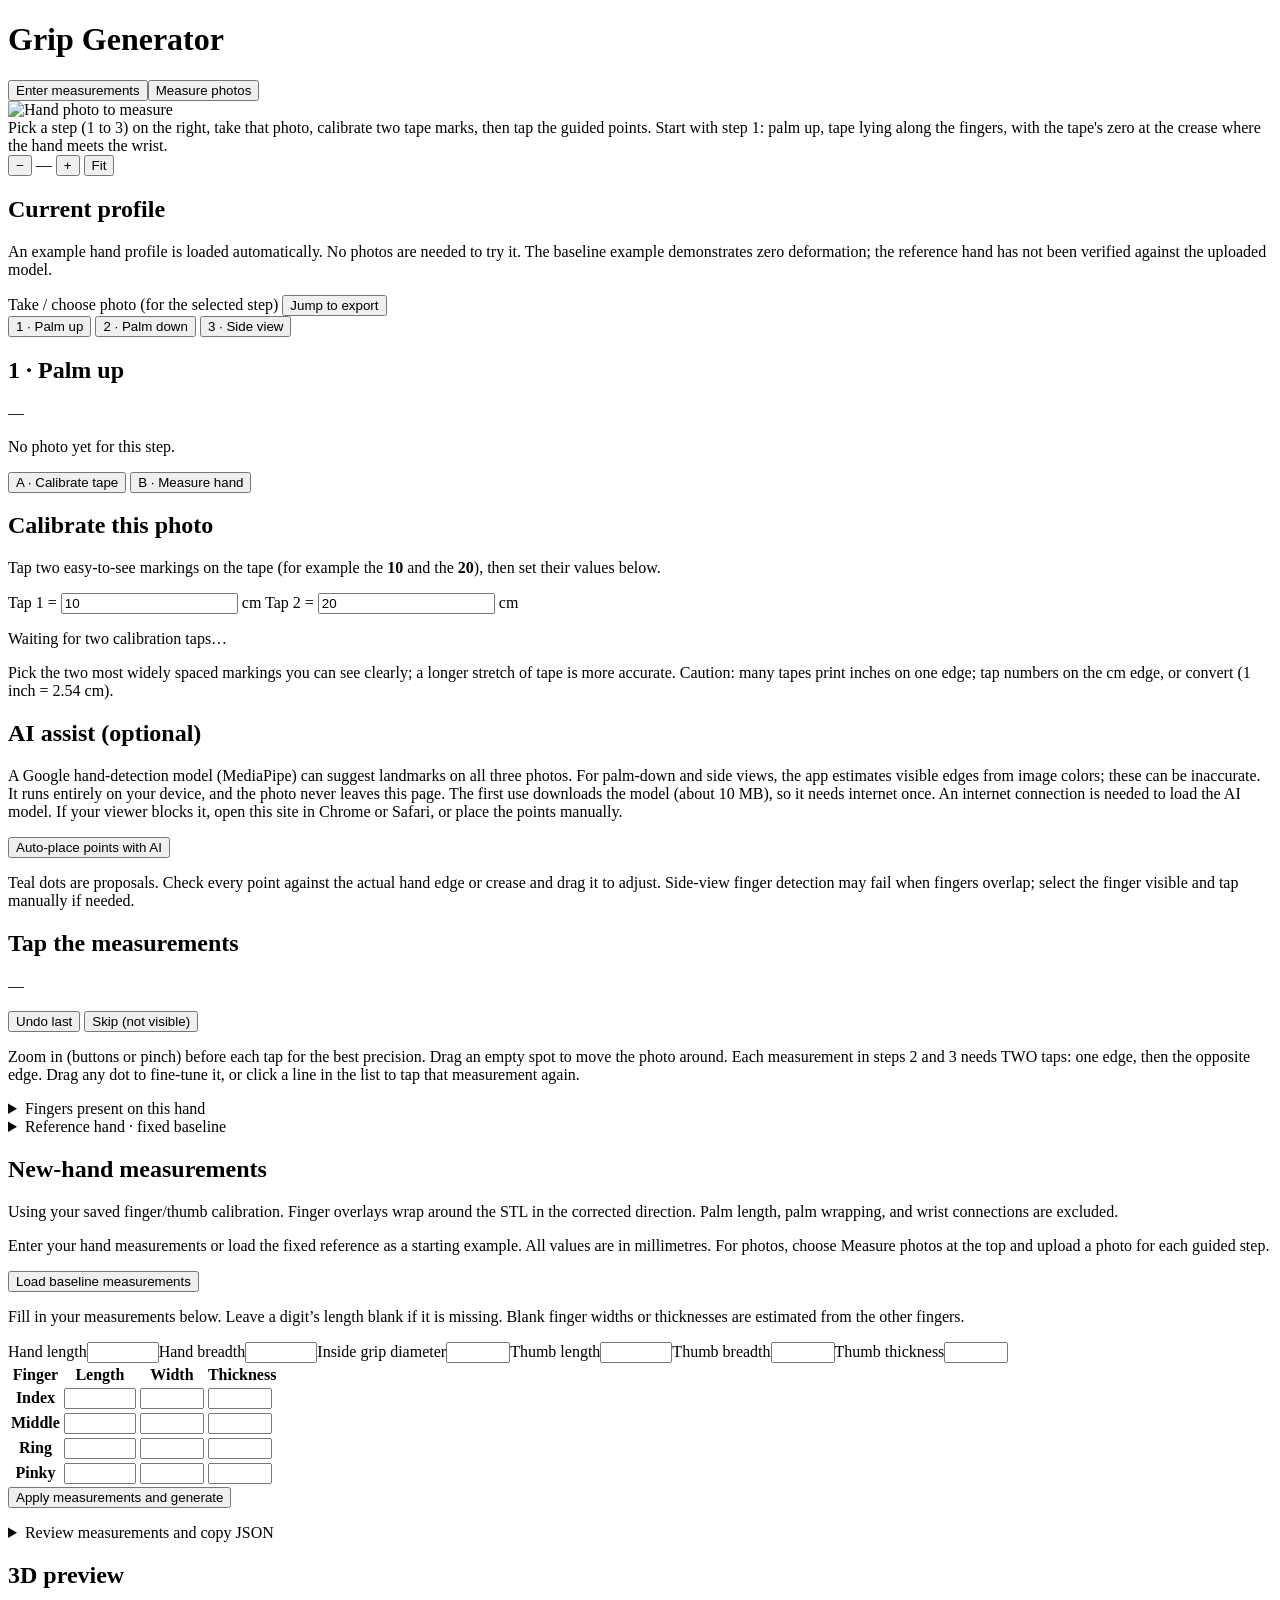
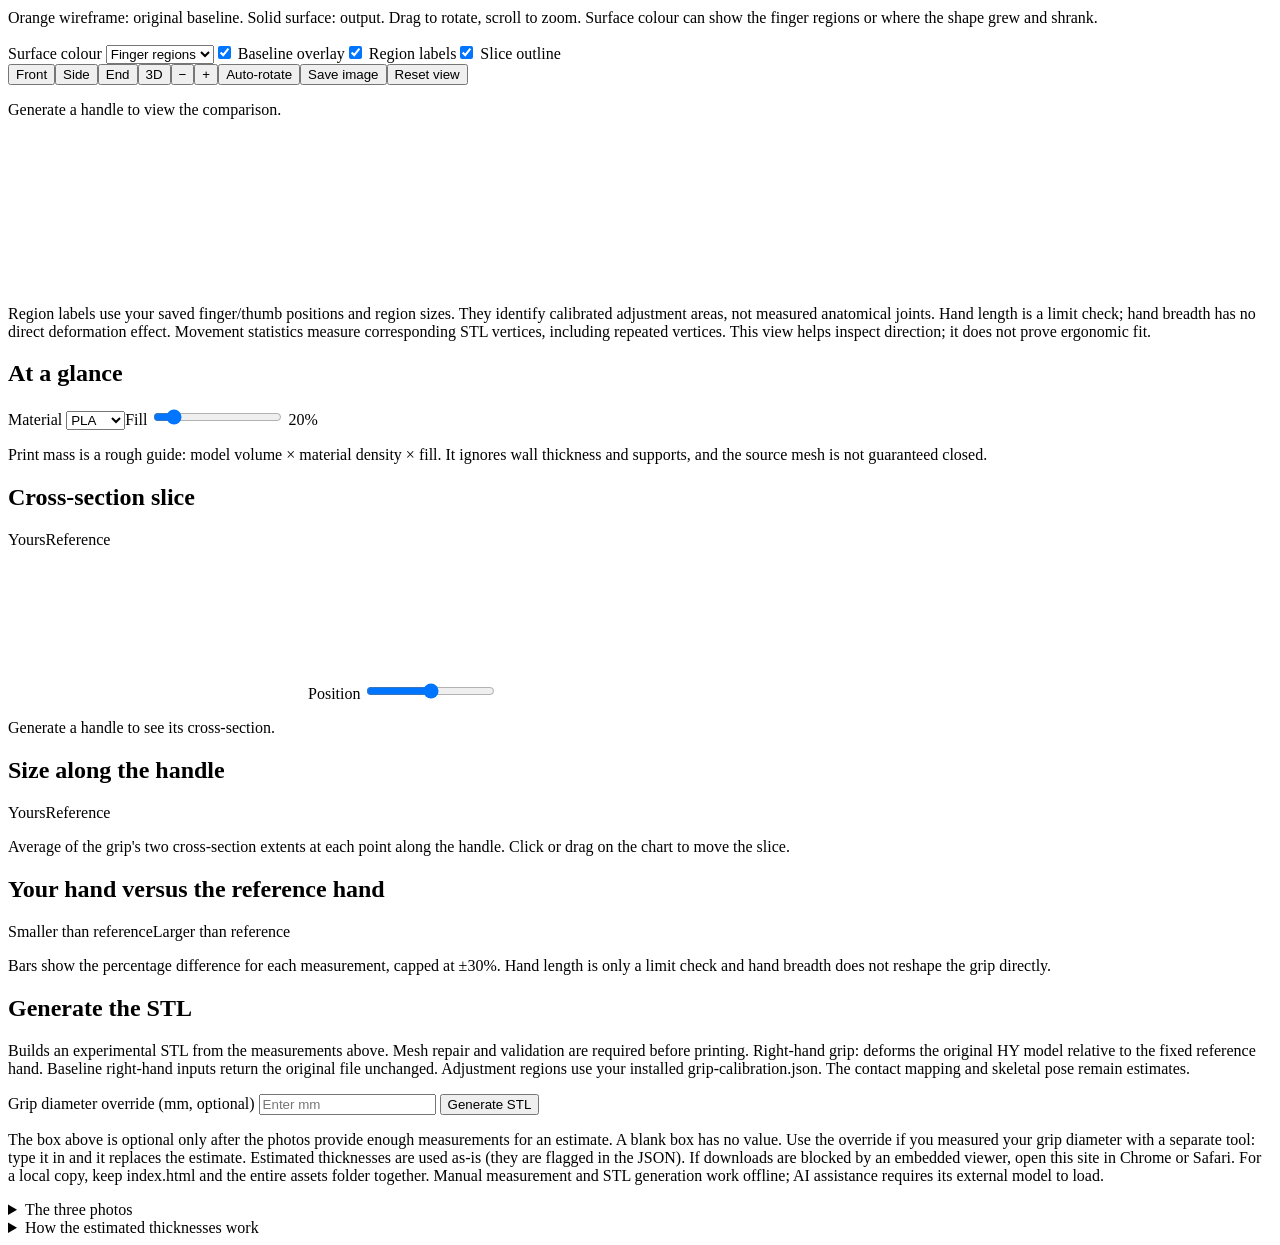
==== index.html @ 8daed787 "Grip Studio: Flask app and Photo Grip Studio web app" ====
<!doctype html>
<html lang="en">
<head>
<meta charset="UTF-8" />
<meta name="viewport" content="width=device-width, initial-scale=1" />
<title>Grip Generator</title>
<link rel="stylesheet" href="assets/app.css?v=20261110-insights">
</head>
<body data-input-mode="manual">
<header>
<h1>Grip Generator</h1><nav aria-label="Measurement source"><button id="manualMode" class="btn">Enter measurements</button><button id="photoMode" class="btn ghost">Measure photos</button></nav>

</header>
<div id="layout">
<div id="viewportWrap">
<div id="viewport">
<div id="stage"><img id="photo" alt="Hand photo to measure" draggable="false" /></div>
<div id="emptyState">Pick a step (1 to 3) on the right, take that photo, calibrate two tape marks, then tap the guided points. Start with step 1: palm up, tape lying along the fingers, with the tape's zero at the crease where the hand meets the wrist.</div>
</div>
<div id="zoombar">
<button id="zoomOut" title="Zoom out">&minus;</button>
<span id="zoomLabel">—</span>
<button id="zoomIn" title="Zoom in">+</button>
<button id="fitBtn" class="fit">Fit</button>
</div>
</div>
<aside id="panel"><div id="inputColumn"><section id="secExample">
<h2>Current profile</h2>
<p id="exampleStatus">An example hand profile is loaded automatically. No photos are needed to try it. The baseline example demonstrates zero deformation; the reference hand has not been verified against the uploaded model.</p>
<p id="photoProgress" role="status"></p>
<div class="row"><label class="btn" for="file">Take / choose photo (for the selected step)</label>
<input id="file" type="file" accept="image/*" hidden />
<button class="btn ghost" id="exampleResultsBtn">Jump to export</button></div>
</section>
<div class="modes" id="stepTabs">
<button data-step="0" class="active">1 · Palm up</button>
<button data-step="1">2 · Palm down</button>
<button data-step="2">3 · Side view</button>
</div>
<section id="stepHead">
<h2 id="stepTitle">1 · Palm up</h2>
<p id="stepHint">—</p>
<p id="photoStatus" class="hint">No photo yet for this step.</p>
</section>
<section id="secMode">
<div class="modes">
<button id="modeCal">A · Calibrate tape</button>
<button id="modeMeas">B · Measure hand</button>
</div>
</section>
<section id="secCal">
<h2>Calibrate this photo</h2>
<p>Tap two easy-to-see markings on the tape (for example the <b>10</b> and the <b>20</b>), then set their values below.</p>
<div class="row">
<label>Tap 1 = <input id="calA" type="number" value="10" step="0.5" /> cm</label>
<label>Tap 2 = <input id="calB" type="number" value="20" step="0.5" /> cm</label>
</div>
<p id="calStatus">Waiting for two calibration taps…</p>
<p class="hint">Pick the two most widely spaced markings you can see clearly; a longer stretch of tape is more accurate. Caution: many tapes print inches on one edge; tap numbers on the cm edge, or convert (1 inch = 2.54 cm).</p>
</section>
<section id="secAI">
<h2>AI assist (optional)</h2>
<p>A Google hand-detection model (MediaPipe) can suggest landmarks on all three photos. For palm-down and side views, the app estimates visible edges from image colors; these can be inaccurate. It runs entirely on your device, and the photo never leaves this page. The first use downloads the model (about 10 MB), so it needs internet once. An internet connection is needed to load the AI model. If your viewer blocks it, open this site in Chrome or Safari, or place the points manually.</p>
<div class="row"><button class="btn ghost" id="aiBtn">Auto-place points with AI</button></div>
<p id="aiStatus" class="hint">Teal dots are proposals. Check every point against the actual hand edge or crease and drag it to adjust. Side-view finger detection may fail when fingers overlap; select the finger visible and tap manually if needed.</p>
</section>
<section id="secMeas">
<h2 id="measTitle">Tap the measurements</h2>
<p id="currentItem">—</p>
<div class="row" id="fingerSelRow" style="display:none">
<label>Thickness tapped on which finger?
<select id="fingerSel">
<option value="0" selected>Index</option>
<option value="1">Middle</option>
<option value="2">Ring</option>
<option value="3">Little</option>
</select>
</label>
</div>
<div class="row">
<button class="btn ghost" id="undoBtn">Undo last</button>
<button class="btn ghost" id="skipBtn">Skip (not visible)</button>
</div>
<ol id="itemList"></ol>
<p class="hint">Zoom in (buttons or pinch) before each tap for the best precision. Drag an empty spot to move the photo around. Each measurement in steps 2 and 3 needs TWO taps: one edge, then the opposite edge. Drag any dot to fine-tune it, or click a line in the list to tap that measurement again.</p>
</section>
<details id="secFingers">
<summary>Fingers present on this hand</summary>
<p>Leave everything as it is for a typical hand. Set a finger to <b>Missing</b> if it is not there at all: its tap points disappear and the handle is built without its groove. Set it to <b>Shortened</b> if it is much shorter than usual (for example a nub): you still tap its points at the tip it has today, and the size checks accept the small measurements.</p>
<div class="row">
<label>Index
<select id="fsIndex"><option value="present" selected>Present</option><option value="short">Shortened</option><option value="missing">Missing</option></select>
</label>
<label>Middle
<select id="fsMiddle"><option value="present" selected>Present</option><option value="short">Shortened</option><option value="missing">Missing</option></select>
</label>
<label>Ring
<select id="fsRing"><option value="present" selected>Present</option><option value="short">Shortened</option><option value="missing">Missing</option></select>
</label>
<label>Little
<select id="fsLittle"><option value="present" selected>Present</option><option value="short">Shortened</option><option value="missing">Missing</option></select>
</label>
<label>Thumb
<select id="fsThumb"><option value="present" selected>Present</option><option value="missing">Missing</option></select>
</label>
</div>
<p class="hint">Changes apply right away, on every photo. If the thumb is missing, the grip diameter cannot be estimated; type your own measured value in the Generate section when you get there. After any change, click Generate STL again before downloading: the download button hides until the shape matches your current numbers.</p>
</details>
<details id="baselinePanel"><summary>Reference hand · fixed baseline</summary><h2>Fixed reference hand · mm</h2><p><a href="orientation-editor.html">Open separate point and region calibration editor</a></p>
<p>These reference measurements are built into the generator. New-hand inputs are compared against them; using the app never changes this baseline. They are inherited from the original project and have not been verified against the uploaded HY model.</p>
<table><tr><th>Measurement</th><th>Reference</th></tr>
<tr><td>Inside grip diameter</td><td>55</td></tr><tr><td>Thumb length / breadth / thickness</td><td>69 / 25 / 22</td></tr>
<tr><td>Finger lengths (index → pinky)</td><td>75 / 83 / 73 / 62</td></tr><tr><td>Finger widths</td><td>22 / 23 / 20 / 18</td></tr><tr><td>Finger thicknesses</td><td>22 / 20 / 19 / 15</td></tr></table>
<p>The example below is a separate new-hand profile. Baseline-sized right-hand inputs return the uploaded STL byte-for-byte. Other inputs deform its original vertices relative to this fixed reference.</p></details>
<section id="manualPanel"><h2>New-hand measurements</h2><p class="hint">Using your saved finger/thumb calibration. Finger overlays wrap around the STL in the corrected direction. Palm length, palm wrapping, and wrist connections are excluded.</p><p>Enter your hand measurements or load the fixed reference as a starting example. All values are in millimetres. For photos, choose Measure photos at the top and upload a photo for each guided step.</p>
<div class="row"><button class="btn ghost" id="loadBaseline">Load baseline measurements</button></div><p>Fill in your measurements below. Leave a digit’s length blank if it is missing. Blank finger widths or thicknesses are estimated from the other fingers.</p><div id="manualFields"><div class="measurementGrid"><label>Hand length<input type="number" data-field="hand_length" aria-label="Hand length" min="140" max="235" step="0.1"></label><label>Hand breadth<input type="number" data-field="hand_breadth" aria-label="Hand breadth" min="60" max="115" step="0.1"></label><label>Inside grip diameter<input type="number" data-field="grip_diameter_inside" aria-label="Inside grip diameter" min="30" max="85" step="0.1"></label><label>Thumb length<input type="number" data-field="thumb_length" aria-label="Thumb length" min="8" max="105" step="0.1"></label><label>Thumb breadth<input type="number" data-field="thumb_breadth" aria-label="Thumb breadth" min="8" max="36" step="0.1"></label><label>Thumb thickness<input type="number" data-field="thumb_thickness" aria-label="Thumb thickness" min="1" max="50" step="0.1"></label></div><div class="fingerTable"><table><tr><th>Finger</th><th>Length</th><th>Width</th><th>Thickness</th></tr><tr><th>Index</th><td><input type="number" data-field="finger_lengths" data-index="0" aria-label="Index length" min="5" max="115" step="0.1"></td><td><input type="number" data-field="finger_widths" data-index="0" aria-label="Index width" min="5" max="30" step="0.1"></td><td><input type="number" data-field="finger_thicknesses" data-index="0" aria-label="Index thickness" min="4" max="30" step="0.1"></td></tr><tr><th>Middle</th><td><input type="number" data-field="finger_lengths" data-index="1" aria-label="Middle length" min="5" max="115" step="0.1"></td><td><input type="number" data-field="finger_widths" data-index="1" aria-label="Middle width" min="5" max="30" step="0.1"></td><td><input type="number" data-field="finger_thicknesses" data-index="1" aria-label="Middle thickness" min="4" max="30" step="0.1"></td></tr><tr><th>Ring</th><td><input type="number" data-field="finger_lengths" data-index="2" aria-label="Ring length" min="5" max="115" step="0.1"></td><td><input type="number" data-field="finger_widths" data-index="2" aria-label="Ring width" min="5" max="30" step="0.1"></td><td><input type="number" data-field="finger_thicknesses" data-index="2" aria-label="Ring thickness" min="4" max="30" step="0.1"></td></tr><tr><th>Pinky</th><td><input type="number" data-field="finger_lengths" data-index="3" aria-label="Pinky length" min="5" max="115" step="0.1"></td><td><input type="number" data-field="finger_widths" data-index="3" aria-label="Pinky width" min="5" max="30" step="0.1"></td><td><input type="number" data-field="finger_thicknesses" data-index="3" aria-label="Pinky thickness" min="4" max="30" step="0.1"></td></tr></table></div></div><details hidden><summary>Advanced: paste measurements as JSON</summary><textarea id="manualHand" aria-label="New-hand measurements JSON" style="min-height:260px"></textarea></details><button class="btn" id="applyHand">Apply measurements and generate</button><p id="manualError" role="alert"></p></section>

<details id="secResults"><summary>Review measurements and copy JSON</summary>
<h2>Current measurements</h2>
<p id="warnBox" style="display:none; color:#7f1d1d; background:#cfa6a6; border:1px solid #a03030; border-radius:0; padding:8px 10px; font-size:13px;"></p>
<table id="resultsTable"></table>
<div class="row"><button class="btn" id="copyBtn">Copy JSON</button></div>
<p id="copyStatus" role="status"></p>
<textarea id="jsonOut" readonly placeholder="Results JSON appears here as you measure."></textarea>
<p class="hint">Values marked "est." are estimated, not measured; see the estimation note below for how. All measurements are rounded to the nearest whole millimetre. The grip diameter is estimated from your other measurements; if you measured your grip size with a separate tool, enter it in the Generate section and it is used instead.</p>
</details>
</div><div id="visualColumn"><section id="validationPanel"><h2>3D preview</h2><p>Orange wireframe: original baseline. Solid surface: output. Drag to rotate, scroll to zoom. Surface colour can show the finger regions or where the shape grew and shrank.</p><div class="viewBar"><label>Surface colour <select id="surfaceMode"><option value="">Finger regions</option><option value="heat">Shape change</option><option value="plain">Plain</option></select></label><label><input id="showBaseline" type="checkbox" checked> Baseline overlay</label><label><input id="showRegions" type="checkbox" checked> Region labels</label><label><input id="showSlice" type="checkbox" checked> Slice outline</label></div>
<div class="viewBar"><span class="btnGroup" role="group" aria-label="Camera view"><button class="btn ghost" id="viewFront">Front</button><button class="btn ghost" id="viewSide">Side</button><button class="btn ghost" id="viewEnd">End</button><button class="btn ghost" id="view3d">3D</button></span><span class="btnGroup" role="group" aria-label="Zoom"><button class="btn ghost" id="viewZoomOut" title="Zoom out" aria-label="Zoom out">&minus;</button><button class="btn ghost" id="viewZoomIn" title="Zoom in" aria-label="Zoom in">+</button></span><button class="btn ghost" id="autoRotate" aria-pressed="false">Auto-rotate</button><button class="btn ghost" id="saveView">Save image</button><button class="btn ghost" id="resetValidationView">Reset view</button></div><p id="previewStale" class="buildNotice" role="status" hidden>Preview out of date — generate again to match your current inputs. The shape below is the previous build.</p><p id="probeStatus" role="status">Generate a handle to view the comparison.</p><div class="validationStage"><canvas id="validationSurface" aria-hidden="true"></canvas><canvas id="validationCanvas" aria-label="Rotatable baseline and deformed grip overlay"></canvas><div id="heatLegend" hidden><span id="heatMin"></span><span class="heatRamp" aria-hidden="true"></span><span id="heatMax"></span><small>thinner · unchanged · thicker</small></div></div><p class="hint">Region labels use your saved finger/thumb positions and region sizes. They identify calibrated adjustment areas, not measured anatomical joints. Hand length is a limit check; hand breadth has no direct deformation effect. Movement statistics measure corresponding STL vertices, including repeated vertices. This view helps inspect direction; it does not prove ergonomic fit.</p></section>
<div id="insights">
<section id="tilePanel"><h2>At a glance</h2><div id="statTiles" class="tiles"></div>
<div class="viewBar"><label>Material <select id="material"><option value="1.24">PLA</option><option value="1.27">PETG</option><option value="1.04">ABS</option><option value="1.21">TPU</option></select></label><label>Fill <input id="infill" type="range" min="10" max="100" step="5" value="20"> <output id="infillValue">20%</output></label></div>
<p class="hint">Print mass is a rough guide: model volume × material density × fill. It ignores wall thickness and supports, and the source mesh is not guaranteed closed.</p></section>
<div class="pair">
<section id="sectionPanel"><h2>Cross-section slice</h2><div class="legend"><span><i style="background:#1baf7a"></i>Yours</span><span><i style="background:#eb6834"></i>Reference</span></div><canvas id="sectionCanvas" aria-label="Cross-section of the grip at the chosen position"></canvas><label class="sliderRow">Position <input id="slicePos" type="range" min="0" max="100" step="0.5" value="50" aria-label="Slice position along the handle in millimetres"></label><p id="sectionReadout" role="status">Generate a handle to see its cross-section.</p></section>
<section id="profilePanel"><h2>Size along the handle</h2><div class="legend"><span><i style="background:#1baf7a"></i>Yours</span><span><i style="background:#eb6834"></i>Reference</span></div><div id="profileChart"><div id="profilePlot"></div><div id="profileTip" hidden></div></div><p class="hint">Average of the grip's two cross-section extents at each point along the handle. Click or drag on the chart to move the slice.</p></section>
</div>
<section id="comparePanel"><h2>Your hand versus the reference hand</h2><div class="legend"><span><i style="background:#2a78d6"></i>Smaller than reference</span><span><i style="background:#e34948"></i>Larger than reference</span></div><div id="compareChart"></div><p class="hint">Bars show the percentage difference for each measurement, capped at ±30%. Hand length is only a limit check and hand breadth does not reshape the grip directly.</p></section>
</div>
</div><div id="buildColumn"><section id="secGen">
<h2>Generate the STL</h2>
<p>Builds an experimental STL from the measurements above. Mesh repair and validation are required before printing. Right-hand grip: deforms the original HY model relative to the fixed reference hand. Baseline right-hand inputs return the original file unchanged. Adjustment regions use your installed grip-calibration.json. The contact mapping and skeletal pose remain estimates.</p>
<div class="row">

<label>Grip diameter override (mm, optional)
<input id="gripOverride" type="number" step="0.5" placeholder="Enter mm" />
</label>
<button class="btn" id="genBtn">Generate STL</button>
</div>
<p id="genStatus" style="display:none; color:#7f1d1d; background:#cfa6a6; border:1px solid #a03030; border-radius:0; padding:8px 10px; font-size:13px;"></p>
<div id="genStats"></div>
<p id="meshNotice" class="buildNotice" role="status" hidden></p>
<div class="row"><button class="btn" id="dlBtn" style="display:none">Download STL</button></div>
<p class="hint">The box above is optional only after the photos provide enough measurements for an estimate. A blank box has no value. Use the override if you measured your grip diameter with a separate tool: type it in and it replaces the estimate. Estimated thicknesses are used as-is (they are flagged in the JSON). If downloads are blocked by an embedded viewer, open this site in Chrome or Safari. For a local copy, keep index.html and the entire assets folder together. Manual measurement and STL generation work offline; AI assistance requires its external model to load.</p>
</section>
<details>
<summary>The three photos</summary>
<ul>
<li><b>Photo 1 (palm up):</b> tape lying along the fingers, its zero at the crease where the hand meets the wrist, fingertips lightly against the tape edge. Hold the camera straight overhead. Gives hand length, finger lengths, thumb length.</li>
<li><b>Photo 2 (palm down):</b> back of the hand up, tape lying across the hand, touching it. Gives hand breadth, thumb breadth, and finger widths.</li>
<li><b>Photo 3 (side view):</b> hand resting on its side so ONE finger is seen from the side, with the tape upright behind that finger, camera straight-on. Gives ONE finger thickness; the other three are estimated.</li>

<li>All three: cm edge numbers only, no shadows across the creases, whole hand + tape in frame, camera level (use the level indicator).</li>
</ul>
</details>
<details>
<summary>How the estimated thicknesses work</summary>
<ul>
<li>You tap ONE finger thickness in photo 3 and say which finger it was.</li>
<li>The other three are estimated from the finger widths you measured in photo 2, using a typical thickness-to-width ratio for each finger (index 1.00, middle 0.87, ring 0.95, little 0.83).</li>
<li>Thumb thickness is always estimated: about 0.88 × thumb breadth (from photo 2).</li>
<li>Estimated values are marked "est." in the table and flagged in the JSON under <b>_estimated</b>.</li>
<li>These ratios come from one carefully measured hand, so they are a reasonable starting point for any hand; expect a few mm of difference on other people. A wrong estimate only slightly changes the depth of that finger's groove.</li>
<li>Grip diameter is estimated as (thumb length + middle finger length + thumb thickness) ÷ π. It is a rough estimate; a grip diameter measured with a separate tool always takes precedence.</li>
<li>If the middle finger is missing, the longest finger you have stands in for it in that estimate. If the thumb is missing, no estimate is possible: type your measured grip diameter in the Generate section.</li>
<li>If a finger is present but you skip one of its taps, its length or width is filled with the average of your other measured values and marked "est.".</li>
</ul>
</details>
</div>
</aside>
</div>
<script src="assets/template.js"></script>
<script src="assets/generator.js"></script>
<script src="assets/source-model.js"></script>
<script src="assets/calibration.js"></script>
<script src="assets/deform-source.js"></script>
<script src="assets/grip-renderer.js?v=20261110-insights"></script>
<script src="assets/grip-surface.js"></script>
<script src="assets/hand-overlay.js?v=20261102b"></script>
<script src="assets/validation.js?v=20261110-insights"></script>
<script src="assets/insights.js?v=20261110-insights"></script>
<script src="assets/hand-edge-assist.js"></script>
<script src="assets/app.js?v=20261102-demo2"></script>
</body>
</html>
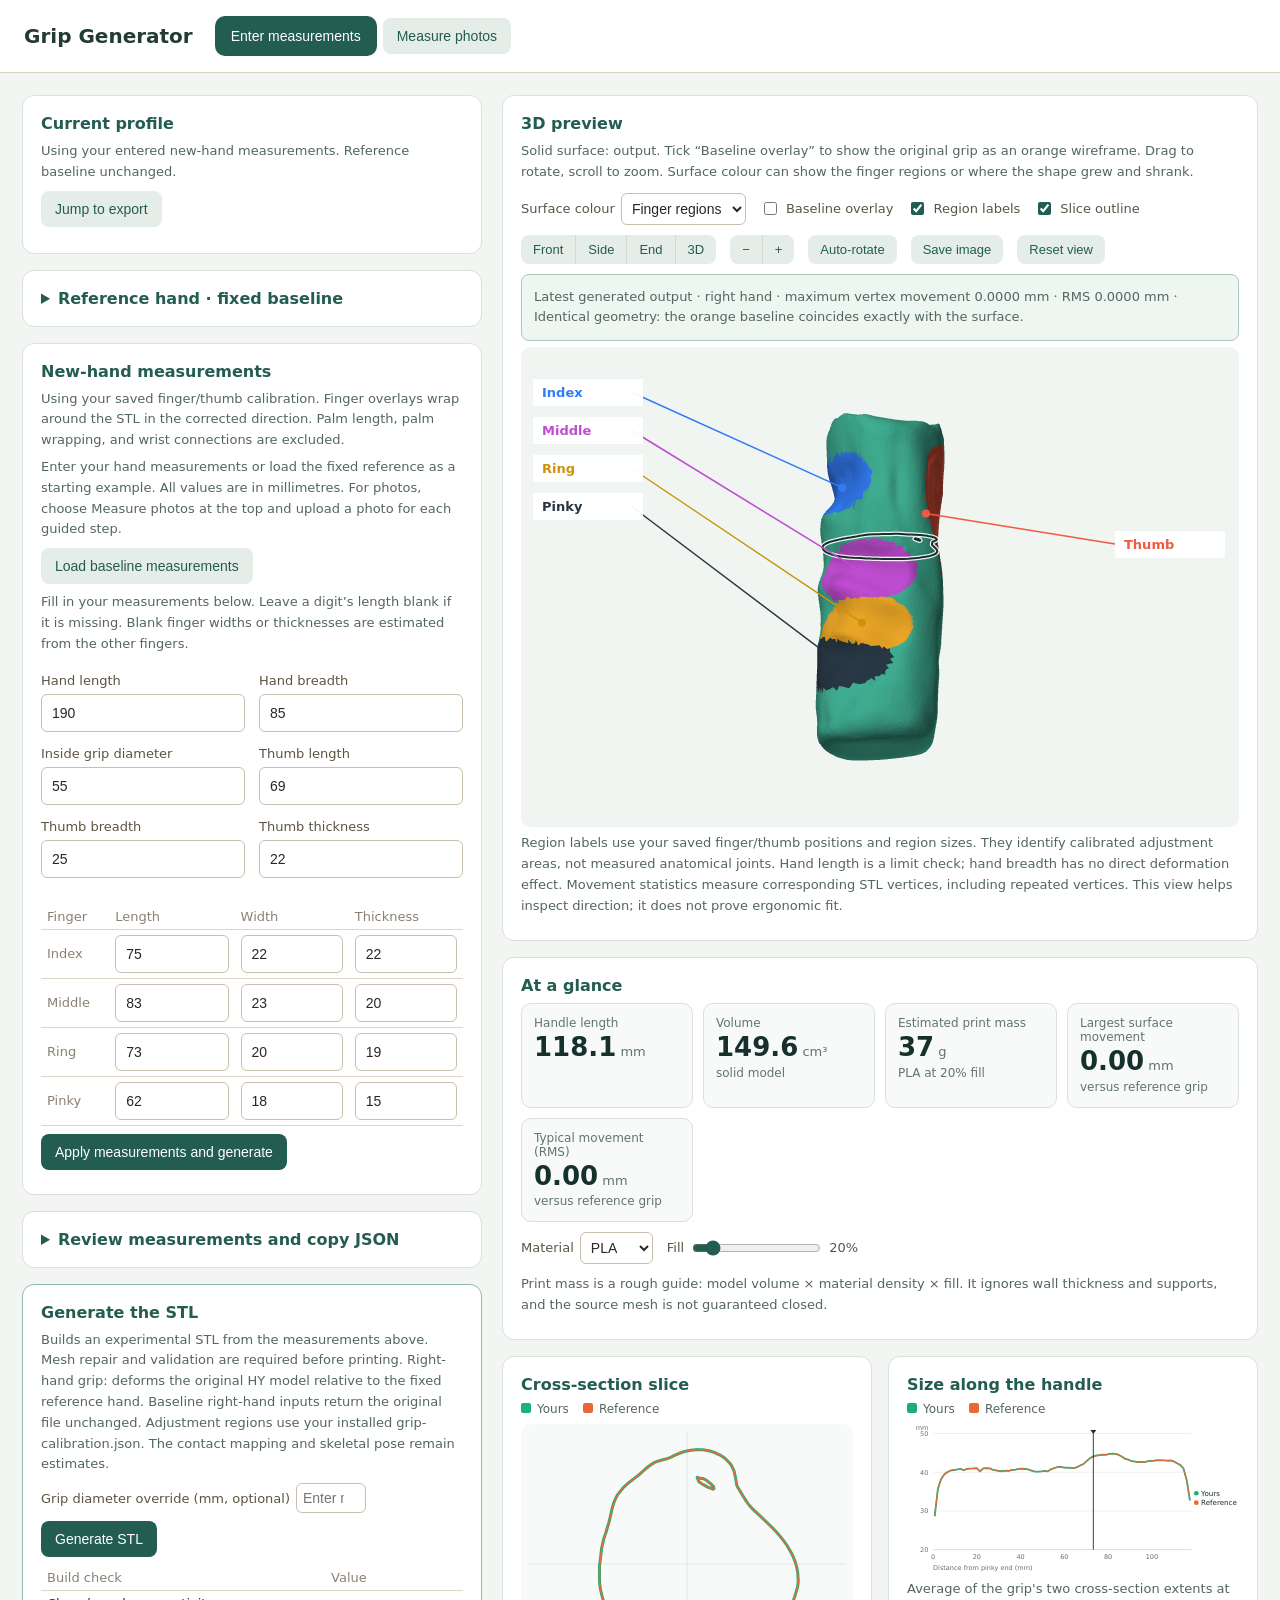
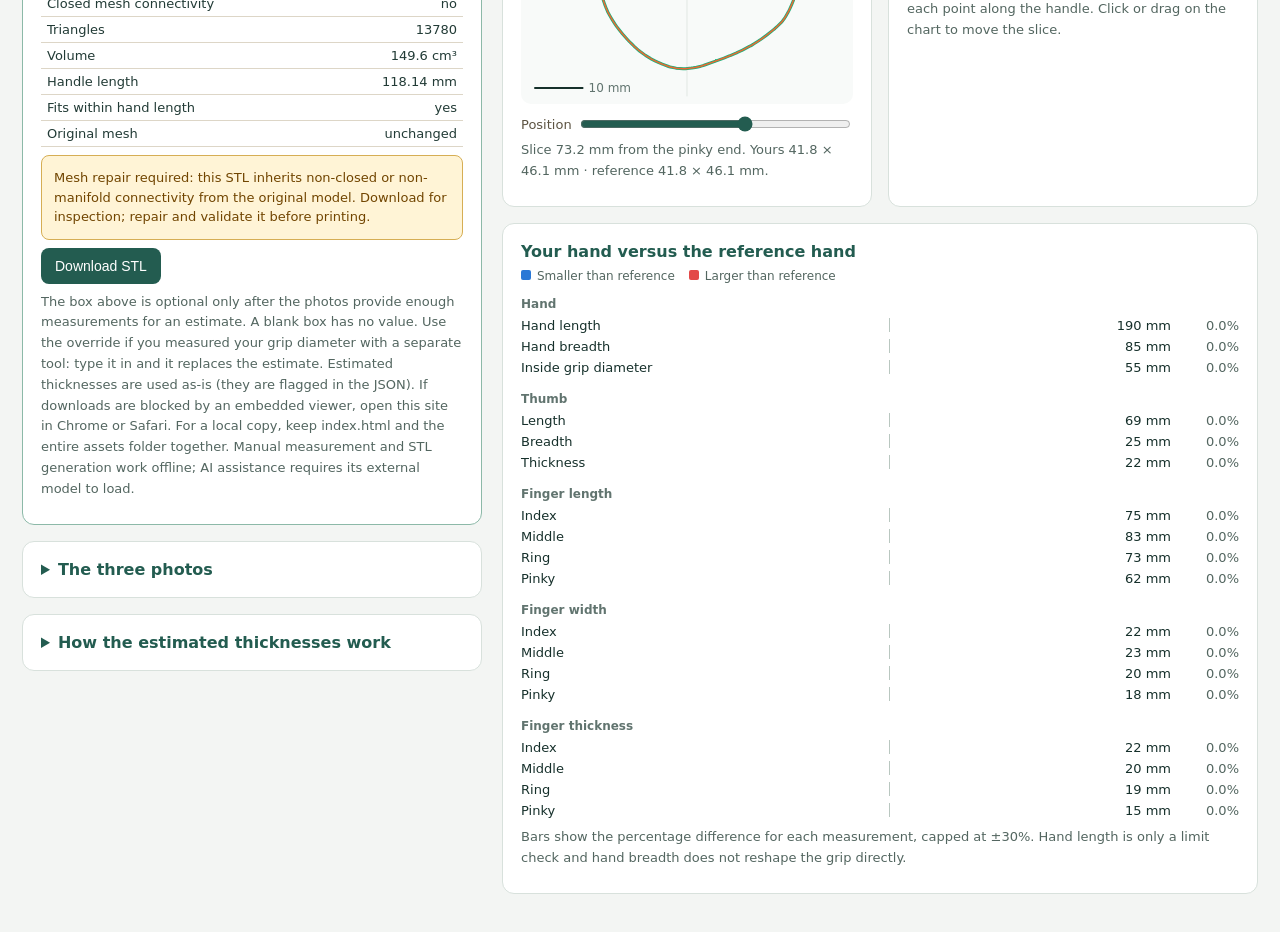
==== commit e5105d48: "Deploy: baseline overlay off by default" ====
--- a/index.html
+++ b/index.html
@@ -124,7 +124,7 @@
 <textarea id="jsonOut" readonly placeholder="Results JSON appears here as you measure."></textarea>
 <p class="hint">Values marked "est." are estimated, not measured; see the estimation note below for how. All measurements are rounded to the nearest whole millimetre. The grip diameter is estimated from your other measurements; if you measured your grip size with a separate tool, enter it in the Generate section and it is used instead.</p>
 </details>
-</div><div id="visualColumn"><section id="validationPanel"><h2>3D preview</h2><p>Orange wireframe: original baseline. Solid surface: output. Drag to rotate, scroll to zoom. Surface colour can show the finger regions or where the shape grew and shrank.</p><div class="viewBar"><label>Surface colour <select id="surfaceMode"><option value="">Finger regions</option><option value="heat">Shape change</option><option value="plain">Plain</option></select></label><label><input id="showBaseline" type="checkbox" checked> Baseline overlay</label><label><input id="showRegions" type="checkbox" checked> Region labels</label><label><input id="showSlice" type="checkbox" checked> Slice outline</label></div>
+</div><div id="visualColumn"><section id="validationPanel"><h2>3D preview</h2><p>Solid surface: output. Tick “Baseline overlay” to show the original grip as an orange wireframe. Drag to rotate, scroll to zoom. Surface colour can show the finger regions or where the shape grew and shrank.</p><div class="viewBar"><label>Surface colour <select id="surfaceMode"><option value="">Finger regions</option><option value="heat">Shape change</option><option value="plain">Plain</option></select></label><label><input id="showBaseline" type="checkbox"> Baseline overlay</label><label><input id="showRegions" type="checkbox" checked> Region labels</label><label><input id="showSlice" type="checkbox" checked> Slice outline</label></div>
 <div class="viewBar"><span class="btnGroup" role="group" aria-label="Camera view"><button class="btn ghost" id="viewFront">Front</button><button class="btn ghost" id="viewSide">Side</button><button class="btn ghost" id="viewEnd">End</button><button class="btn ghost" id="view3d">3D</button></span><span class="btnGroup" role="group" aria-label="Zoom"><button class="btn ghost" id="viewZoomOut" title="Zoom out" aria-label="Zoom out">&minus;</button><button class="btn ghost" id="viewZoomIn" title="Zoom in" aria-label="Zoom in">+</button></span><button class="btn ghost" id="autoRotate" aria-pressed="false">Auto-rotate</button><button class="btn ghost" id="saveView">Save image</button><button class="btn ghost" id="resetValidationView">Reset view</button></div><p id="previewStale" class="buildNotice" role="status" hidden>Preview out of date — generate again to match your current inputs. The shape below is the previous build.</p><p id="probeStatus" role="status">Generate a handle to view the comparison.</p><div class="validationStage"><canvas id="validationSurface" aria-hidden="true"></canvas><canvas id="validationCanvas" aria-label="Rotatable baseline and deformed grip overlay"></canvas><div id="heatLegend" hidden><span id="heatMin"></span><span class="heatRamp" aria-hidden="true"></span><span id="heatMax"></span><small>thinner · unchanged · thicker</small></div></div><p class="hint">Region labels use your saved finger/thumb positions and region sizes. They identify calibrated adjustment areas, not measured anatomical joints. Hand length is a limit check; hand breadth has no direct deformation effect. Movement statistics measure corresponding STL vertices, including repeated vertices. This view helps inspect direction; it does not prove ergonomic fit.</p></section>
 <div id="insights">
 <section id="tilePanel"><h2>At a glance</h2><div id="statTiles" class="tiles"></div>
--- a/assets/app.css
+++ b/assets/app.css
@@ -0,0 +1,204 @@
+
+* { box-sizing: border-box; }
+:root {
+font-family: -apple-system, BlinkMacSystemFont, "Segoe UI", system-ui, sans-serif;
+background: #efeae1; color: #2b2721;
+}
+body { margin: 0; }
+header {
+display: flex; align-items: center; gap: 12px; flex-wrap: wrap;
+padding: 10px 14px; background: #faf7f1; border-bottom: 1px solid #d8d1c2;
+}
+header h1 { font-size: 16px; margin: 0; font-weight: 600; font-family: Georgia, "Times New Roman", serif; }
+.btn {
+display: inline-block; padding: 8px 14px; border-radius: 0;
+background: #8a5a24; color: #ffffff; font-size: 14px; cursor: pointer;
+border: none; font-weight: 500;
+}
+.btn:active { background: #6e471d; }
+.btn.ghost { background: #e8e2d4; color: #5d5443; }
+.btn.ghost:active { background: #d9d2c0; }
+button, .btn, select, input { touch-action: manipulation; }  /* v3.1.9: taps register at once on phones */
+#layout { display: flex; flex-direction: column; height: calc(100vh - 57px); }
+@media (min-width: 900px) {
+#layout { flex-direction: row; }
+#viewportWrap { width: 60%; }
+#panel { width: 40%; border-left: 1px solid #d8d1c2; }
+}
+#viewportWrap { display: flex; flex-direction: column; }
+#viewport {
+position: relative; flex: 1; overflow: hidden; background: #dcd6c9;
+touch-action: none; min-height: 300px;
+}
+#stage { position: absolute; left: 0; top: 0; transform-origin: 0 0; will-change: transform; }
+#photo { display: block; user-select: none; -webkit-user-select: none; -webkit-touch-callout: none; }
+.dot {
+position: absolute; width: 4.5px; height: 4.5px; border-radius: 50%;
+background: #00e676; border: 1px solid #26221c;
+box-shadow: 0 0 3px rgba(0,0,0,0.45); pointer-events: none;
+margin-left: -2.25px; margin-top: -2.25px;
+}
+.dot.cal { background: #ff1f1f; }
+.dot.ai { background: #14b8a6; }
+.dot.current { background: rgba(244, 63, 94, 0.95); animation: pulse 1s infinite alternate; }
+.dot.labeled {
+width: 10px; height: 10px; margin-left: -5px; margin-top: -5px;
+font-size: 6px; font-weight: 700; line-height: 8px; text-align: center;
+color: #26221c; pointer-events: auto; cursor: grab;
+user-select: none; -webkit-user-select: none;
+}
+.dot.labeled:active { cursor: grabbing; }
+@keyframes pulse { to { box-shadow: 0 0 10px 3px rgba(244,63,94,0.7); } }
+#zoombar {
+display: flex; align-items: center; gap: 8px; padding: 6px 10px;
+background: #faf7f1; border-top: 1px solid #d8d1c2;
+}
+#zoombar button {
+width: 38px; height: 34px; border: none; border-radius: 0;
+background: #e8e2d4; color: #2b2721; font-size: 18px; cursor: pointer;
+}
+#zoombar .fit { width: auto; padding: 0 12px; font-size: 14px; }
+#zoomLabel { font-size: 13px; color: #8a8172; min-width: 48px; text-align: center; }
+#panel { overflow-y: auto; padding: 12px 14px; background: #efeae1; }
+#panel section {
+background: #faf7f1; border: 1px solid #ddd6c7; border-radius: 0;
+padding: 12px; margin-bottom: 12px;
+}
+#secCal.active-mode, #secMeas.active-mode { background: #f4eddb; }
+#panel h2 { font-size: 14px; margin: 0 0 8px; color: #6e471d; font-weight: 600; font-family: Georgia, "Times New Roman", serif; }
+#panel p { font-size: 13px; line-height: 1.45; margin: 6px 0; color: #5d5443; }
+.row { display: flex; gap: 8px; flex-wrap: wrap; margin: 8px 0; align-items: center; }
+.modes { display: flex; gap: 6px; margin-bottom: 10px; }
+.modes button {
+flex: 1; padding: 8px 6px; font-size: 13px; border-radius: 0; border: 1px solid #d3cab8;
+background: #e8e2d4; color: #5d5443; cursor: pointer;
+}
+.modes button.active { background: #8a5a24; color: #ffffff; border-color: #6e471d; }
+#stepTabs button { font-weight: 600; }
+label { font-size: 13px; color: #5d5443; display: flex; align-items: center; gap: 6px; flex-wrap: wrap; }
+input[type="number"], select {
+width: 70px; padding: 6px; border-radius: 0; border: 1px solid #c8bfae;
+background: #f5f1e7; color: #2b2721; font-size: 14px;
+}
+select { width: auto; }
+#calStatus { font-size: 14px; color: #a06a15; font-weight: 600; }
+#currentItem { font-size: 14px; color: #a06a15; font-weight: 600; }
+#itemList { font-size: 13px; padding-left: 18px; margin: 8px 0; }
+#itemList li { margin: 3px 0; color: #6b6353; }
+#itemList li.done { color: #15803d; }
+#itemList li.now { color: #a06a15; font-weight: 600; }
+#aiStatus { font-size: 13px; line-height: 1.45; color: #5d5443; margin: 6px 0 0; }
+table { width: 100%; border-collapse: collapse; font-size: 13px; margin: 8px 0; }
+th, td { text-align: left; padding: 5px 6px; border-bottom: 1px solid #ddd6c7; }
+th { color: #8a8172; font-weight: 500; }
+th.sect { color: #6e471d; font-weight: 600; }
+td.v { text-align: right; font-variant-numeric: tabular-nums; }
+.est { color: #a06a15; font-size: 11px; }
+#jsonOut {
+width: 100%; height: 150px; margin-top: 8px; padding: 8px; font-family: ui-monospace, monospace;
+font-size: 11px; background: #f5f1e7; color: #5d5443; border: 1px solid #d8d1c2; border-radius: 0;
+}
+details { font-size: 13px; color: #5d5443; margin-bottom: 12px; }
+details summary { cursor: pointer; color: #6e471d; }
+details ul { padding-left: 18px; }
+details li { margin: 4px 0; }
+.hint { font-size: 12px; color: #8a8172; }
+#emptyState {
+position: absolute; inset: 0; display: flex; align-items: center; justify-content: center;
+color: #8a8172; font-size: 14px; padding: 24px; text-align: center;
+background: #dcd6c9; z-index: 5;
+}
+
+/* Streamlined workspace: photo tools are shown only when needed. */
+:root{background:#f3f5f3;color:#223b36}header{background:#fff;padding:18px 24px;gap:24px}header h1{font:700 20px system-ui}header h1 span{font-weight:400;color:#61746f}nav{display:flex;gap:8px}.btn{background:#235c50;border-radius:8px;padding:10px 14px}.btn.ghost{background:#e5ede9;color:#235c50}.btn:focus-visible,summary:focus-visible{outline:3px solid #54a68e;outline-offset:3px}nav button[aria-pressed="true"]{box-shadow:0 0 0 2px #235c50}#panel{background:#f3f5f3;padding:22px}#panel section,#panel details{border:1px solid #d8e1dc;background:white;border-radius:12px;padding:18px;margin-bottom:16px}#panel h2,details summary{font-family:inherit;color:#235c50;font-size:16px;font-weight:600}#panel p{color:#536660;line-height:1.6}textarea{width:100%;padding:12px;border:1px solid #bdcec5;border-radius:8px;font:13px/1.5 ui-monospace,monospace}input[type="number"],select{border-radius:6px;background:#fff}#layout{height:calc(100vh - 80px)}body[data-input-mode="manual"] #viewportWrap,body[data-input-mode="manual"] label[for="file"],body[data-input-mode="manual"] #stepTabs,body[data-input-mode="manual"] #stepHead,body[data-input-mode="manual"] #secMode,body[data-input-mode="manual"] #secCal,body[data-input-mode="manual"] #secAI,body[data-input-mode="manual"] #secMeas,body[data-input-mode="manual"] #secFingers{display:none!important}body[data-input-mode="manual"] #panel{width:100%;max-width:900px;margin:auto;border:0}body[data-input-mode="photo"] #manualPanel{display:none}#secGen{border-color:#8cb9a8!important}#manualError{color:#a32222!important}#exampleStatus{margin-bottom:12px}summary{cursor:pointer}details>h2{display:none}@media(max-width:899px){#layout{height:auto}#viewportWrap{height:420px}#panel{overflow:visible}header{padding:14px}#panel{padding:14px}}
+
+.measurementGrid{display:grid;grid-template-columns:repeat(auto-fit,minmax(180px,1fr));gap:14px;margin:18px 0}.measurementGrid label{display:flex;flex-direction:column;align-items:flex-start}.measurementGrid input{width:100%}.fingerTable{overflow-x:auto}.fingerTable input{width:100%;min-width:65px}#manualFields input{padding:10px}#manualPanel details{margin-top:18px}
+
+#validationCanvas{display:block;width:100%;height:420px;touch-action:none;background:#f0f5f3;border-radius:10px}#probeMeasurement{max-width:100%;width:auto}#probeStatus{font-variant-numeric:tabular-nums}#validationPanel label input[type=checkbox]{accent-color:#235c50}
+
+.validationStage{position:relative;height:480px;background:#f0f5f3;border-radius:10px;overflow:hidden}#validationSurface,#validationCanvas{position:absolute;inset:0;width:100%;height:100%;display:block}#validationCanvas{background:transparent}#validationSurface{pointer-events:none}
+
+#probeStatus{padding:12px;border:1px solid #a8c8bb;background:#edf6f0;border-radius:8px;line-height:1.6}#validationPanel button[aria-pressed="true"]{outline:3px solid #32826a;outline-offset:2px}
+
+/* Keep all comparison options neutral until selected. */
+#validationPanel button#probeMinus,#validationPanel button#probeBase,#validationPanel button#probePlus{background:#e5ede9;color:#235c50}
+#validationPanel button#probeMinus[aria-pressed="true"],#validationPanel button#probeBase[aria-pressed="true"],#validationPanel button#probePlus[aria-pressed="true"]{background:#235c50;color:#fff;outline:3px solid #32826a;outline-offset:2px}
+
+body[data-input-mode="manual"] #photoProgress{display:none}#photoProgress{white-space:pre-line;color:#315d50!important;font-size:13px!important;line-height:1.55!important}
+
+/* Match the photo workflow to the measurement workspace. */
+body[data-input-mode="photo"] #viewport { background:#e8efeb; }
+body[data-input-mode="photo"] #emptyState { background:#e8efeb; color:#61746f; line-height:1.6; }
+body[data-input-mode="photo"] #zoombar { background:#fff; border-color:#d8e1dc; padding:10px 14px; }
+body[data-input-mode="photo"] #zoombar button { background:#e5ede9; color:#235c50; border-radius:8px; }
+body[data-input-mode="photo"] #zoomLabel { color:#61746f; }
+body[data-input-mode="photo"] #panel { border-color:#d8e1dc; }
+body[data-input-mode="photo"] .modes button { background:#e5ede9; color:#235c50; border:1px solid #d0dfd7; border-radius:8px; padding:10px 6px; }
+body[data-input-mode="photo"] .modes button.active { background:#235c50; color:#fff; border-color:#235c50; }
+body[data-input-mode="photo"] #secCal.active-mode, body[data-input-mode="photo"] #secMeas.active-mode { background:#edf6f0; border-color:#a8c8bb; }
+body[data-input-mode="photo"] label, body[data-input-mode="photo"] details { color:#536660; }
+body[data-input-mode="photo"] input[type="number"], body[data-input-mode="photo"] select { border-color:#bdcec5; color:#223b36; padding:8px; }
+body[data-input-mode="photo"] #calStatus, body[data-input-mode="photo"] #currentItem, body[data-input-mode="photo"] #itemList li.now { color:#235c50; }
+body[data-input-mode="photo"] #itemList li { color:#61746f; }
+body[data-input-mode="photo"] #itemList li.done { color:#15803d; }
+body[data-input-mode="photo"] th, body[data-input-mode="photo"] td { border-color:#d8e1dc; }
+body[data-input-mode="photo"] th { color:#61746f; }
+body[data-input-mode="photo"] #jsonOut { background:#f3f5f3; color:#536660; border-color:#bdcec5; border-radius:8px; }
+body[data-input-mode="photo"] .modes button:focus-visible, body[data-input-mode="photo"] #zoombar button:focus-visible { outline:3px solid #54a68e; outline-offset:3px; }
+
+/* Keep warnings legible and hidden controls genuinely hidden. */
+[hidden]{display:none!important}
+body[data-input-mode="photo"] label.btn{color:#fff}
+#panel .buildNotice{color:#714500;background:#fff4d6;border:1px solid #d6ae54;border-radius:8px;padding:12px;line-height:1.5}
+
+/* Insight workspace: wider two-column layout, viewer toolbar and data panels. */
+#inputColumn,#visualColumn,#buildColumn{min-width:0}
+@media(min-width:1180px){
+body[data-input-mode="manual"] #panel{max-width:1560px;display:grid;grid-template-columns:minmax(380px,460px) minmax(0,1fr);grid-template-rows:auto 1fr;column-gap:20px;align-items:start}
+body[data-input-mode="manual"] #inputColumn{grid-column:1;grid-row:1}
+body[data-input-mode="manual"] #buildColumn{grid-column:1;grid-row:2}
+body[data-input-mode="manual"] #visualColumn{grid-column:2;grid-row:1/span 2}
+}
+.viewBar{display:flex;flex-wrap:wrap;gap:10px 14px;align-items:center;margin:10px 0}
+.viewBar .btn{padding:7px 12px;font-size:13px}
+.btnGroup{display:inline-flex}
+.btnGroup .btn{border-radius:0;border-right:1px solid #cfdcd5}
+.btnGroup .btn:first-child{border-radius:8px 0 0 8px}
+.btnGroup .btn:last-child{border-radius:0 8px 8px 0;border-right:0}
+.btn.ghost[aria-pressed="true"]{background:#235c50;color:#fff}
+.viewBar input[type=checkbox],.viewBar input[type=range]{accent-color:#235c50}
+#validationCanvas{cursor:grab}
+#validationCanvas:active{cursor:grabbing}
+#heatLegend{position:absolute;left:12px;bottom:12px;display:grid;grid-template-columns:auto 140px auto;gap:4px 8px;align-items:center;padding:8px 10px;background:rgba(255,255,255,.94);border:1px solid #d8e1dc;border-radius:8px;font-size:12px;color:#16302b;font-variant-numeric:tabular-nums;pointer-events:none}
+#heatLegend small{grid-column:1/-1;text-align:center;color:#61746f}
+.heatRamp{height:10px;border-radius:5px;background:linear-gradient(90deg,#2a78d6,#ccccc9,#e34948)}
+.tiles{display:grid;grid-template-columns:repeat(auto-fit,minmax(150px,1fr));gap:10px}
+.tile{display:flex;flex-direction:column;gap:2px;padding:12px;border:1px solid #d8e1dc;border-radius:10px;background:#f8faf9}
+.tileLabel,.tileNote{font-size:12px;color:#61746f}
+.tileValue{font-size:26px;font-weight:600;color:#16302b;line-height:1.2}
+.tileValue small{font-size:13px;font-weight:400;color:#61746f}
+.tileNote{min-height:15px}
+.pair{display:grid;grid-template-columns:repeat(auto-fit,minmax(300px,1fr));gap:16px;margin-bottom:16px}
+#panel .pair section{margin-bottom:0}
+.legend{display:flex;flex-wrap:wrap;gap:6px 14px;font-size:12px;color:#536660;margin:4px 0 8px}
+.legend i,#profileTip i{display:inline-block;width:10px;height:10px;border-radius:2px;margin-right:6px}
+#sectionCanvas{display:block;width:100%;height:280px;background:#f8faf9;border-radius:10px}
+.sliderRow{display:flex;flex-wrap:nowrap;margin-top:10px}
+.sliderRow input{flex:1;accent-color:#235c50}
+#sectionReadout{font-variant-numeric:tabular-nums}
+#profileChart{position:relative;cursor:crosshair;touch-action:none;user-select:none}
+#profilePlot svg{display:block;width:100%;height:auto}
+#profilePlot text{font:11px system-ui,sans-serif;fill:#61746f;font-variant-numeric:tabular-nums}
+#profilePlot text.lead{font-size:12px;fill:#16302b}
+#profileTip{position:absolute;display:grid;gap:3px;width:180px;padding:8px 10px;background:#fff;border:1px solid #d8e1dc;border-radius:8px;box-shadow:0 4px 14px rgba(22,48,43,.12);font-size:12px;color:#16302b;pointer-events:none;font-variant-numeric:tabular-nums}
+#compareChart h3{margin:14px 0 4px;font-size:12px;font-weight:600;color:#61746f}
+.cmpRow{display:grid;grid-template-columns:minmax(90px,150px) minmax(60px,1fr) 64px 58px;gap:10px;align-items:center;padding:3px 0;font-size:13px;color:#16302b}
+.cmpTrack{position:relative;height:14px}
+.cmpTrack::before{content:"";position:absolute;left:50%;top:0;bottom:0;width:1px;background:#b9c7c0}
+.cmpBar{position:absolute;top:2px;height:10px}
+.cmpBar.more{background:#e34948;border-radius:0 4px 4px 0}
+.cmpBar.less{background:#2a78d6;border-radius:4px 0 0 4px}
+.cmpValue,.cmpDelta{text-align:right;font-variant-numeric:tabular-nums}
+.cmpDelta{color:#536660}
+#insights{transition:opacity .2s}
+#insights.stale{opacity:.5}
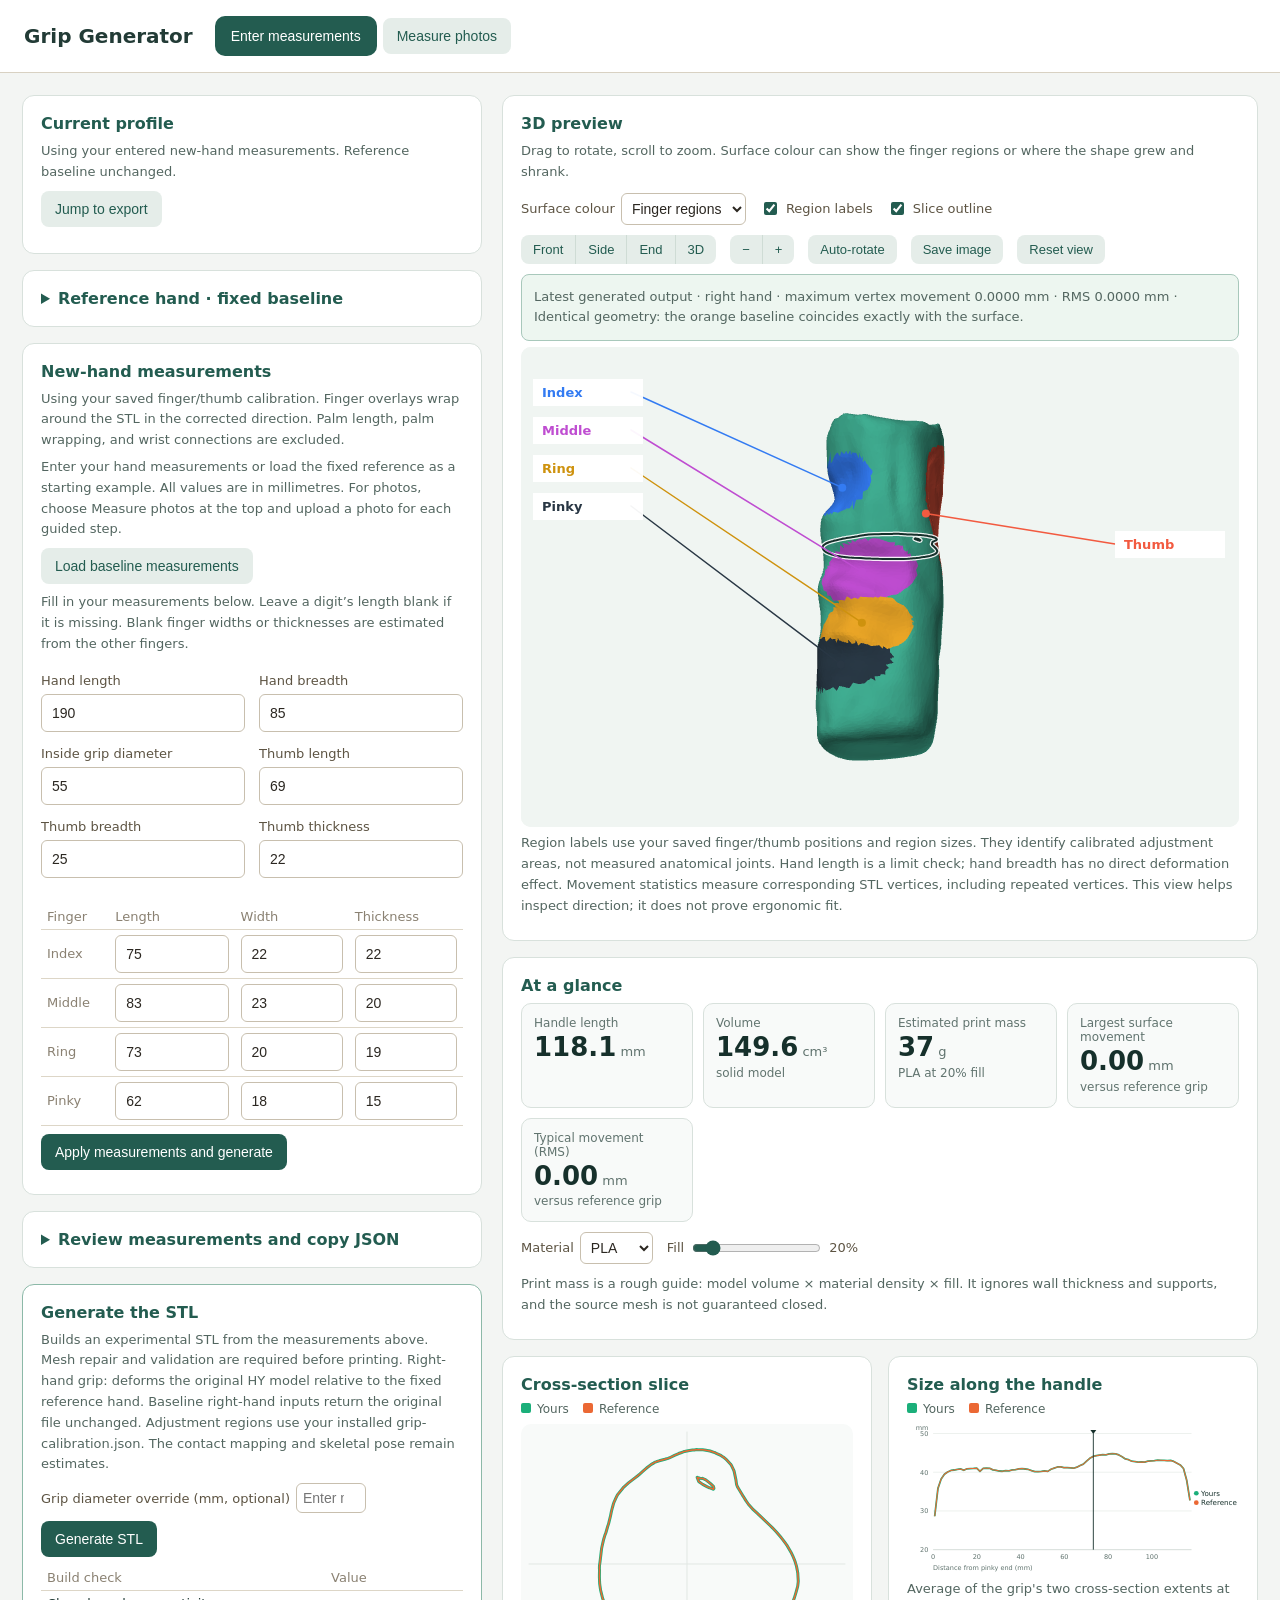
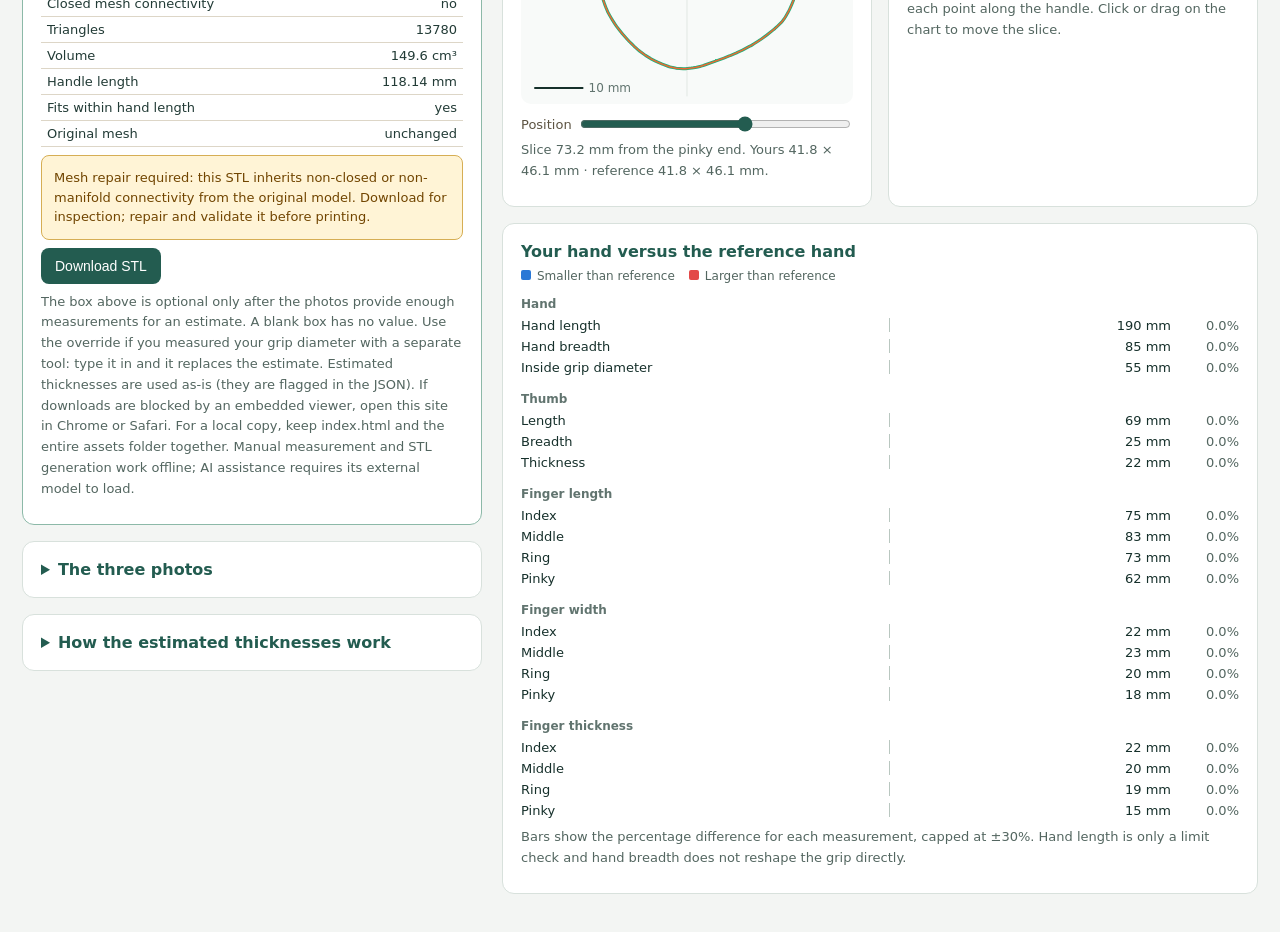
==== commit d34a0a66: "Deploy: remove baseline overlay" ====
--- a/index.html
+++ b/index.html
@@ -124,7 +124,7 @@
 <textarea id="jsonOut" readonly placeholder="Results JSON appears here as you measure."></textarea>
 <p class="hint">Values marked "est." are estimated, not measured; see the estimation note below for how. All measurements are rounded to the nearest whole millimetre. The grip diameter is estimated from your other measurements; if you measured your grip size with a separate tool, enter it in the Generate section and it is used instead.</p>
 </details>
-</div><div id="visualColumn"><section id="validationPanel"><h2>3D preview</h2><p>Solid surface: output. Tick “Baseline overlay” to show the original grip as an orange wireframe. Drag to rotate, scroll to zoom. Surface colour can show the finger regions or where the shape grew and shrank.</p><div class="viewBar"><label>Surface colour <select id="surfaceMode"><option value="">Finger regions</option><option value="heat">Shape change</option><option value="plain">Plain</option></select></label><label><input id="showBaseline" type="checkbox"> Baseline overlay</label><label><input id="showRegions" type="checkbox" checked> Region labels</label><label><input id="showSlice" type="checkbox" checked> Slice outline</label></div>
+</div><div id="visualColumn"><section id="validationPanel"><h2>3D preview</h2><p>Drag to rotate, scroll to zoom. Surface colour can show the finger regions or where the shape grew and shrank.</p><div class="viewBar"><label>Surface colour <select id="surfaceMode"><option value="">Finger regions</option><option value="heat">Shape change</option><option value="plain">Plain</option></select></label><label><input id="showRegions" type="checkbox" checked> Region labels</label><label><input id="showSlice" type="checkbox" checked> Slice outline</label></div>
 <div class="viewBar"><span class="btnGroup" role="group" aria-label="Camera view"><button class="btn ghost" id="viewFront">Front</button><button class="btn ghost" id="viewSide">Side</button><button class="btn ghost" id="viewEnd">End</button><button class="btn ghost" id="view3d">3D</button></span><span class="btnGroup" role="group" aria-label="Zoom"><button class="btn ghost" id="viewZoomOut" title="Zoom out" aria-label="Zoom out">&minus;</button><button class="btn ghost" id="viewZoomIn" title="Zoom in" aria-label="Zoom in">+</button></span><button class="btn ghost" id="autoRotate" aria-pressed="false">Auto-rotate</button><button class="btn ghost" id="saveView">Save image</button><button class="btn ghost" id="resetValidationView">Reset view</button></div><p id="previewStale" class="buildNotice" role="status" hidden>Preview out of date — generate again to match your current inputs. The shape below is the previous build.</p><p id="probeStatus" role="status">Generate a handle to view the comparison.</p><div class="validationStage"><canvas id="validationSurface" aria-hidden="true"></canvas><canvas id="validationCanvas" aria-label="Rotatable baseline and deformed grip overlay"></canvas><div id="heatLegend" hidden><span id="heatMin"></span><span class="heatRamp" aria-hidden="true"></span><span id="heatMax"></span><small>thinner · unchanged · thicker</small></div></div><p class="hint">Region labels use your saved finger/thumb positions and region sizes. They identify calibrated adjustment areas, not measured anatomical joints. Hand length is a limit check; hand breadth has no direct deformation effect. Movement statistics measure corresponding STL vertices, including repeated vertices. This view helps inspect direction; it does not prove ergonomic fit.</p></section>
 <div id="insights">
 <section id="tilePanel"><h2>At a glance</h2><div id="statTiles" class="tiles"></div>
@@ -186,7 +186,7 @@
 <script src="assets/grip-renderer.js?v=20261110-insights"></script>
 <script src="assets/grip-surface.js"></script>
 <script src="assets/hand-overlay.js?v=20261102b"></script>
-<script src="assets/validation.js?v=20261110-insights"></script>
+<script src="assets/validation.js?v=20261111-nooverlay"></script>
 <script src="assets/insights.js?v=20261110-insights"></script>
 <script src="assets/hand-edge-assist.js"></script>
 <script src="assets/app.js?v=20261102-demo2"></script>
